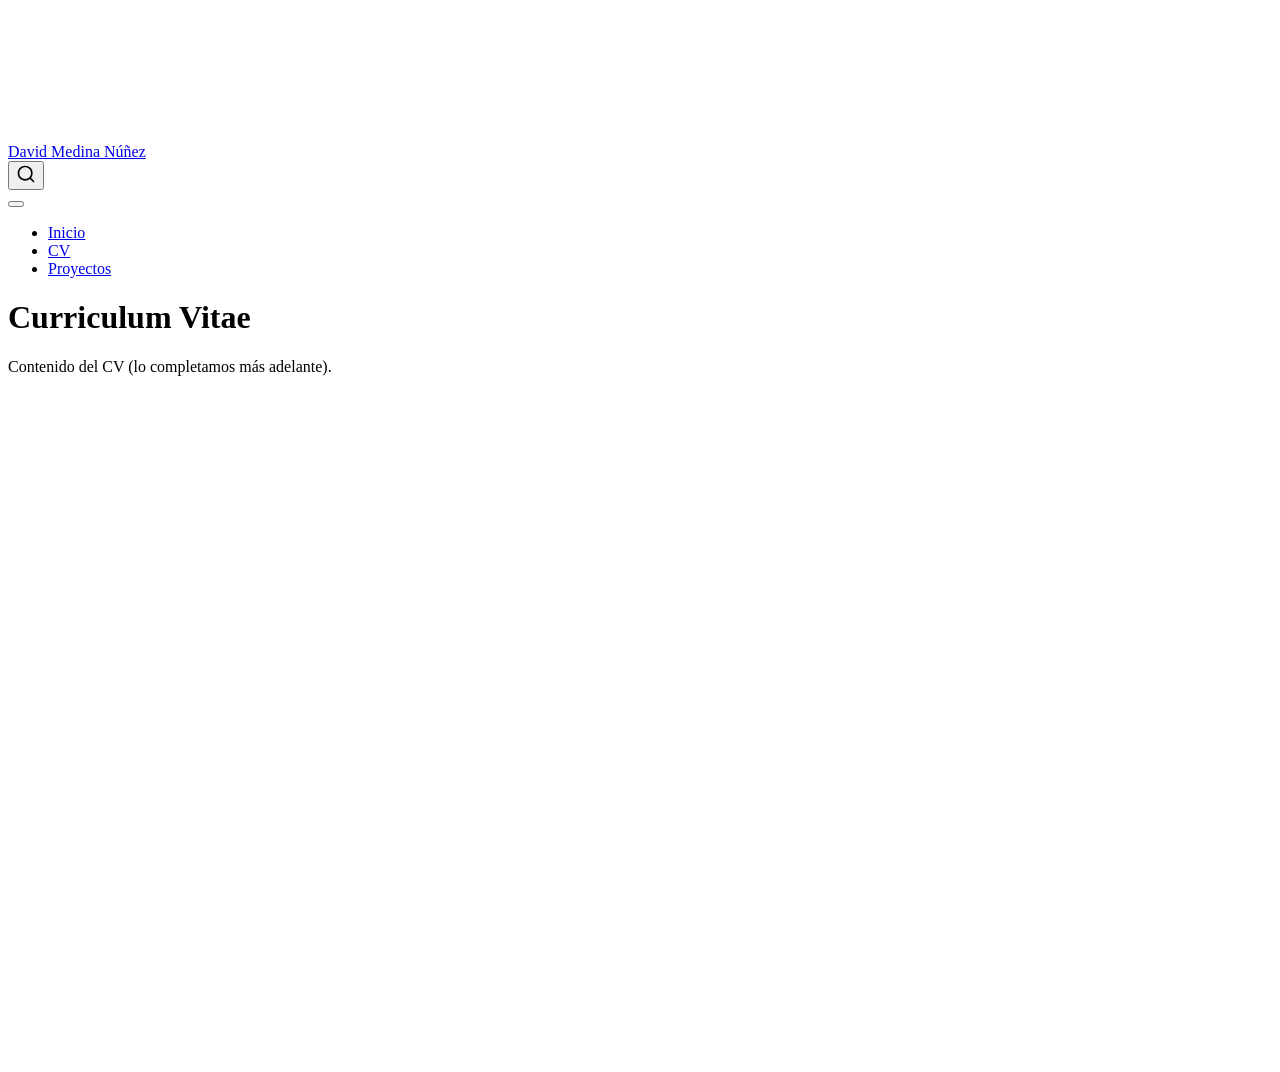
==== docs/cv.html @ ebde4df6 "primera version del sitio" ====
<!DOCTYPE html>
<html xmlns="http://www.w3.org/1999/xhtml" lang="en" xml:lang="en"><head>

<meta charset="utf-8">
<meta name="generator" content="quarto-1.10.19">

<meta name="viewport" content="width=device-width, initial-scale=1.0, user-scalable=yes">


<title>Curriculum Vitae – David Medina Núñez</title>
<style>
/* Default styles provided by pandoc.
** See https://pandoc.org/MANUAL.html#variables-for-html for config info.
*/
span.smallcaps{font-variant: small-caps;}
div.columns{display: flex; gap: 1.5em;}
div.column{flex: auto;}
@media screen {
div.columns{gap: min(4vw, 1.5em);}
div.column{overflow-x: auto;}
}
div.hanging-indent{margin-left: 1.5em; text-indent: -1.5em;}
ul.task-list{list-style: none;}
ul.task-list li input[type="checkbox"] {
  width: 0.8em;
  margin: 0 0.8em 0.2em -1em; /* quarto-specific, see https://github.com/quarto-dev/quarto-cli/issues/4556 */ 
  vertical-align: middle;
}
</style>


<script src="site_libs/quarto-nav/quarto-nav.js"></script>
<script src="site_libs/quarto-nav/headroom.min.js"></script>
<script src="site_libs/clipboard/clipboard.min.js"></script>
<script src="site_libs/quarto-search/autocomplete.umd.js"></script>
<script src="site_libs/quarto-search/fuse.min.js"></script>
<script src="site_libs/quarto-search/quarto-search.js"></script>
<meta name="quarto:offset" content="./">
<script src="site_libs/quarto-html/quarto.js" type="module"></script>
<script src="site_libs/quarto-html/tabsets/tabsets.js" type="module"></script>
<script src="site_libs/quarto-html/popper.min.js"></script>
<script src="site_libs/quarto-html/tippy.umd.min.js"></script>
<script src="site_libs/quarto-html/anchor.min.js"></script>
<link href="site_libs/quarto-html/tippy.css" rel="stylesheet">
<link href="site_libs/quarto-html/quarto-syntax-highlighting-bf27225e3a48a9273f3daa8f8e829971.css" rel="stylesheet" id="quarto-text-highlighting-styles">
<script src="site_libs/bootstrap/bootstrap.min.js"></script>
<link href="site_libs/bootstrap/bootstrap-icons.css" rel="stylesheet">
<link href="site_libs/bootstrap/bootstrap-172ba59bd5e0b52282274ba0c0cc16fc.min.css" rel="stylesheet" append-hash="true" id="quarto-bootstrap" data-mode="light">
<script id="quarto-search-options" type="application/json">{
  "location": "navbar",
  "copy-button": false,
  "collapse-after": 3,
  "panel-placement": "end",
  "type": "overlay",
  "limit": 50,
  "keyboard-shortcut": [
    "f",
    "/",
    "s"
  ],
  "show-item-context": false,
  "language": {
    "search-no-results-text": "No results",
    "search-matching-documents-text": "matching documents",
    "search-copy-link-title": "Copy link to search",
    "search-hide-matches-text": "Hide additional matches",
    "search-more-match-text": "more match in this document",
    "search-more-matches-text": "more matches in this document",
    "search-clear-button-title": "Clear",
    "search-text-placeholder": "",
    "search-detached-cancel-button-title": "Cancel",
    "search-submit-button-title": "Submit",
    "search-label": "Search"
  }
}</script>


<link rel="stylesheet" href="styles.css">
</head>

<body class="nav-fixed fullcontent quarto-light">

<div id="quarto-search-results"></div>
  <header id="quarto-header" class="headroom fixed-top">
    <nav class="navbar navbar-expand-lg " data-bs-theme="dark">
      <div class="navbar-container container-fluid">
      <div class="navbar-brand-container mx-auto">
    <a class="navbar-brand" href="./index.html">
    <span class="navbar-title">David Medina Núñez</span>
    </a>
  </div>
            <div id="quarto-search" class="" title="Search"></div>
          <button class="navbar-toggler" type="button" data-bs-toggle="collapse" data-bs-target="#navbarCollapse" aria-controls="navbarCollapse" role="menu" aria-expanded="false" aria-label="Toggle navigation" onclick="if (window.quartoToggleHeadroom) { window.quartoToggleHeadroom(); }">
  <span class="navbar-toggler-icon"></span>
</button>
          <div class="collapse navbar-collapse" id="navbarCollapse">
            <ul class="navbar-nav navbar-nav-scroll me-auto">
  <li class="nav-item">
    <a class="nav-link" href="./index.html"> 
<span class="menu-text">Inicio</span></a>
  </li>  
  <li class="nav-item">
    <a class="nav-link active" href="./cv.html" aria-current="page"> 
<span class="menu-text">CV</span></a>
  </li>  
  <li class="nav-item">
    <a class="nav-link" href="./proyectos.html"> 
<span class="menu-text">Proyectos</span></a>
  </li>  
</ul>
          </div> <!-- /navcollapse -->
            <div class="quarto-navbar-tools">
</div>
      </div> <!-- /container-fluid -->
    </nav>
</header>
<!-- content -->
<div id="quarto-content" class="quarto-container page-columns page-rows-contents page-layout-article page-navbar">
<!-- sidebar -->
<!-- margin-sidebar -->
    
<!-- main -->
<main class="content" id="quarto-document-content">

<header id="title-block-header" class="quarto-title-block default">
<div class="quarto-title">
<h1 class="title">Curriculum Vitae</h1>
</div>



<div class="quarto-title-meta">

    
  
    
  </div>
  


</header>


<p>Contenido del CV (lo completamos más adelante).</p>



</main> <!-- /main -->
<script id="quarto-html-after-body" type="application/javascript">
  window.document.addEventListener("DOMContentLoaded", function (event) {
    const icon = "";
    const anchorJS = new window.AnchorJS();
    anchorJS.options = {
      placement: 'right',
      icon: icon
    };
    anchorJS.add('.anchored');
    const isCodeAnnotation = (el) => {
      for (const clz of el.classList) {
        if (clz.startsWith('code-annotation-')) {                     
          return true;
        }
      }
      return false;
    }
    const onCopySuccess = function(e) {
      // button target
      const button = e.trigger;
      // don't keep focus
      button.blur();
      // flash "checked"
      button.classList.add('code-copy-button-checked');
      var currentTitle = button.getAttribute("title");
      button.setAttribute("title", "Copied!");
      let tooltip;
      if (window.bootstrap) {
        button.setAttribute("data-bs-toggle", "tooltip");
        button.setAttribute("data-bs-placement", "left");
        button.setAttribute("data-bs-title", "Copied!");
        tooltip = new bootstrap.Tooltip(button, 
          { trigger: "manual", 
            customClass: "code-copy-button-tooltip",
            offset: [0, -8]});
        tooltip.show();    
      }
      setTimeout(function() {
        if (tooltip) {
          tooltip.hide();
          button.removeAttribute("data-bs-title");
          button.removeAttribute("data-bs-toggle");
          button.removeAttribute("data-bs-placement");
        }
        button.setAttribute("title", currentTitle);
        button.classList.remove('code-copy-button-checked');
      }, 1000);
      // clear code selection
      e.clearSelection();
    }
    const getTextToCopy = function(trigger) {
      const outerScaffold = trigger.parentElement.cloneNode(true);
      const codeEl = outerScaffold.querySelector('code');
      for (const childEl of codeEl.children) {
        if (isCodeAnnotation(childEl)) {
          childEl.remove();
        }
      }
      return codeEl.innerText;
    }
    const clipboard = new window.ClipboardJS('.code-copy-button:not([data-in-quarto-modal])', {
      text: getTextToCopy
    });
    clipboard.on('success', onCopySuccess);
    if (window.document.getElementById('quarto-embedded-source-code-modal')) {
      const clipboardModal = new window.ClipboardJS('.code-copy-button[data-in-quarto-modal]', {
        text: getTextToCopy,
        container: window.document.getElementById('quarto-embedded-source-code-modal')
      });
      clipboardModal.on('success', onCopySuccess);
    }
      var localhostRegex = new RegExp(/^(?:http|https):\/\/localhost\:?[0-9]*\//);
      var mailtoRegex = new RegExp(/^mailto:/);
        var filterRegex = new RegExp('/' + window.location.host + '/');
      var isInternal = (href) => {
          return filterRegex.test(href) || localhostRegex.test(href) || mailtoRegex.test(href);
      }
      // Inspect non-navigation links and adorn them if external
     var links = window.document.querySelectorAll('a[href]:not(.nav-link):not(.navbar-brand):not(.toc-action):not(.sidebar-link):not(.sidebar-item-toggle):not(.pagination-link):not(.no-external):not([aria-hidden]):not(.dropdown-item):not(.quarto-navigation-tool):not(.about-link)');
      for (var i=0; i<links.length; i++) {
        const link = links[i];
        if (!isInternal(link.href)) {
          // undo the damage that might have been done by quarto-nav.js in the case of
          // links that we want to consider external
          if (link.dataset.originalHref !== undefined) {
            link.href = link.dataset.originalHref;
          }
        }
      }
    function tippyHover(el, contentFn, onTriggerFn, onUntriggerFn) {
      const config = {
        allowHTML: true,
        maxWidth: 500,
        delay: 100,
        arrow: false,
        appendTo: function(el) {
            return el.parentElement;
        },
        interactive: true,
        interactiveBorder: 10,
        theme: 'quarto',
        placement: 'bottom-start',
      };
      if (contentFn) {
        config.content = contentFn;
      }
      if (onTriggerFn) {
        config.onTrigger = onTriggerFn;
      }
      if (onUntriggerFn) {
        config.onUntrigger = onUntriggerFn;
      }
      window.tippy(el, config); 
    }
    const noterefs = window.document.querySelectorAll('a[role="doc-noteref"]');
    for (var i=0; i<noterefs.length; i++) {
      const ref = noterefs[i];
      tippyHover(ref, function() {
        // use id or data attribute instead here
        let href = ref.getAttribute('data-footnote-href') || ref.getAttribute('href');
        try { href = new URL(href).hash; } catch {}
        const id = href.replace(/^#\/?/, "");
        const note = window.document.getElementById(id);
        if (note) {
          return note.innerHTML;
        } else {
          return "";
        }
      });
    }
    const xrefs = window.document.querySelectorAll('a.quarto-xref');
    const processXRef = (id, note) => {
      // Strip column container classes
      const stripColumnClz = (el) => {
        el.classList.remove("page-full", "page-columns");
        if (el.children) {
          for (const child of el.children) {
            stripColumnClz(child);
          }
        }
      }
      stripColumnClz(note)
      if (id === null || id.startsWith('sec-')) {
        // Special case sections, only their first couple elements
        const container = document.createElement("div");
        if (note.children && note.children.length > 2) {
          container.appendChild(note.children[0].cloneNode(true));
          for (let i = 1; i < note.children.length; i++) {
            const child = note.children[i];
            if (child.tagName === "P" && child.innerText === "") {
              continue;
            } else {
              container.appendChild(child.cloneNode(true));
              break;
            }
          }
          if (window.Quarto?.typesetMath) {
            window.Quarto.typesetMath(container);
          }
          return container.innerHTML
        } else {
          if (window.Quarto?.typesetMath) {
            window.Quarto.typesetMath(note);
          }
          return note.innerHTML;
        }
      } else {
        // Remove any anchor links if they are present
        const anchorLink = note.querySelector('a.anchorjs-link');
        if (anchorLink) {
          anchorLink.remove();
        }
        if (window.Quarto?.typesetMath) {
          window.Quarto.typesetMath(note);
        }
        if (note.classList.contains("callout")) {
          return note.outerHTML;
        } else {
          return note.innerHTML;
        }
      }
    }
    for (var i=0; i<xrefs.length; i++) {
      const xref = xrefs[i];
      tippyHover(xref, undefined, function(instance) {
        instance.disable();
        let url = xref.getAttribute('href');
        let hash = undefined; 
        if (url.startsWith('#')) {
          hash = url;
        } else {
          try { hash = new URL(url).hash; } catch {}
        }
        if (hash) {
          const id = hash.replace(/^#\/?/, "");
          const note = window.document.getElementById(id);
          if (note !== null) {
            try {
              const html = processXRef(id, note.cloneNode(true));
              instance.setContent(html);
            } finally {
              instance.enable();
              instance.show();
            }
          } else {
            // See if we can fetch this
            fetch(url.split('#')[0])
            .then(res => res.text())
            .then(html => {
              const parser = new DOMParser();
              const htmlDoc = parser.parseFromString(html, "text/html");
              const note = htmlDoc.getElementById(id);
              if (note !== null) {
                const html = processXRef(id, note);
                instance.setContent(html);
              } 
            }).finally(() => {
              instance.enable();
              instance.show();
            });
          }
        } else {
          // See if we can fetch a full url (with no hash to target)
          // This is a special case and we should probably do some content thinning / targeting
          fetch(url)
          .then(res => res.text())
          .then(html => {
            const parser = new DOMParser();
            const htmlDoc = parser.parseFromString(html, "text/html");
            const note = htmlDoc.querySelector('main.content');
            if (note !== null) {
              // This should only happen for chapter cross references
              // (since there is no id in the URL)
              // remove the first header
              if (note.children.length > 0 && note.children[0].tagName === "HEADER") {
                note.children[0].remove();
              }
              const html = processXRef(null, note);
              instance.setContent(html);
            } 
          }).finally(() => {
            instance.enable();
            instance.show();
          });
        }
      }, function(instance) {
      });
    }
        let selectedAnnoteEl;
        const selectorForAnnotation = ( cell, annotation) => {
          let cellAttr = 'data-code-cell="' + cell + '"';
          let lineAttr = 'data-code-annotation="' +  annotation + '"';
          const selector = 'span[' + cellAttr + '][' + lineAttr + ']';
          return selector;
        }
        const selectCodeLines = (annoteEl) => {
          const doc = window.document;
          const targetCell = annoteEl.getAttribute("data-target-cell");
          const targetAnnotation = annoteEl.getAttribute("data-target-annotation");
          const annoteSpan = window.document.querySelector(selectorForAnnotation(targetCell, targetAnnotation));
          const lines = annoteSpan.getAttribute("data-code-lines").split(",");
          const lineIds = lines.map((line) => {
            return targetCell + "-" + line;
          })
          let top = null;
          let height = null;
          let parent = null;
          if (lineIds.length > 0) {
              //compute the position of the single el (top and bottom and make a div)
              const el = window.document.getElementById(lineIds[0]);
              top = el.offsetTop;
              height = el.offsetHeight;
              parent = el.parentElement.parentElement;
            if (lineIds.length > 1) {
              const lastEl = window.document.getElementById(lineIds[lineIds.length - 1]);
              const bottom = lastEl.offsetTop + lastEl.offsetHeight;
              height = bottom - top;
            }
            if (top !== null && height !== null && parent !== null) {
              // cook up a div (if necessary) and position it 
              let div = window.document.getElementById("code-annotation-line-highlight");
              if (div === null) {
                div = window.document.createElement("div");
                div.setAttribute("id", "code-annotation-line-highlight");
                div.style.position = 'absolute';
                parent.appendChild(div);
              }
              div.style.top = top - 2 + "px";
              div.style.height = height + 4 + "px";
              div.style.left = 0;
              let gutterDiv = window.document.getElementById("code-annotation-line-highlight-gutter");
              if (gutterDiv === null) {
                gutterDiv = window.document.createElement("div");
                gutterDiv.setAttribute("id", "code-annotation-line-highlight-gutter");
                gutterDiv.style.position = 'absolute';
                const codeCell = window.document.getElementById(targetCell);
                const gutter = codeCell.querySelector('.code-annotation-gutter');
                gutter.appendChild(gutterDiv);
              }
              gutterDiv.style.top = top - 2 + "px";
              gutterDiv.style.height = height + 4 + "px";
            }
            selectedAnnoteEl = annoteEl;
          }
        };
        const unselectCodeLines = () => {
          const elementsIds = ["code-annotation-line-highlight", "code-annotation-line-highlight-gutter"];
          elementsIds.forEach((elId) => {
            const div = window.document.getElementById(elId);
            if (div) {
              div.remove();
            }
          });
          selectedAnnoteEl = undefined;
        };
          // Handle positioning of the toggle
      window.addEventListener(
        "resize",
        throttle(() => {
          elRect = undefined;
          if (selectedAnnoteEl) {
            selectCodeLines(selectedAnnoteEl);
          }
        }, 10)
      );
      function throttle(fn, ms) {
      let throttle = false;
      let timer;
        return (...args) => {
          if(!throttle) { // first call gets through
              fn.apply(this, args);
              throttle = true;
          } else { // all the others get throttled
              if(timer) clearTimeout(timer); // cancel #2
              timer = setTimeout(() => {
                fn.apply(this, args);
                timer = throttle = false;
              }, ms);
          }
        };
      }
        // Attach click handler to the DT
        const annoteDls = window.document.querySelectorAll('dt[data-target-cell]');
        for (const annoteDlNode of annoteDls) {
          annoteDlNode.addEventListener('click', (event) => {
            const clickedEl = event.target;
            if (clickedEl !== selectedAnnoteEl) {
              unselectCodeLines();
              const activeEl = window.document.querySelector('dt[data-target-cell].code-annotation-active');
              if (activeEl) {
                activeEl.classList.remove('code-annotation-active');
              }
              selectCodeLines(clickedEl);
              clickedEl.classList.add('code-annotation-active');
            } else {
              // Unselect the line
              unselectCodeLines();
              clickedEl.classList.remove('code-annotation-active');
            }
          });
        }
    const findCites = (el) => {
      const parentEl = el.parentElement;
      if (parentEl) {
        const cites = parentEl.dataset.cites;
        if (cites) {
          return {
            el,
            cites: cites.split(' ')
          };
        } else {
          return findCites(el.parentElement)
        }
      } else {
        return undefined;
      }
    };
    var bibliorefs = window.document.querySelectorAll('a[role="doc-biblioref"]');
    for (var i=0; i<bibliorefs.length; i++) {
      const ref = bibliorefs[i];
      const citeInfo = findCites(ref);
      if (citeInfo) {
        tippyHover(citeInfo.el, function() {
          var popup = window.document.createElement('div');
          citeInfo.cites.forEach(function(cite) {
            var citeDiv = window.document.createElement('div');
            citeDiv.classList.add('hanging-indent');
            citeDiv.classList.add('csl-entry');
            var biblioDiv = window.document.getElementById('ref-' + cite);
            if (biblioDiv) {
              citeDiv.innerHTML = biblioDiv.innerHTML;
            }
            popup.appendChild(citeDiv);
          });
          return popup.innerHTML;
        });
      }
    }
  });
  </script>
</div> <!-- /content -->




</body></html>
---- docs/site_libs/quarto-html/tippy.css ----
.tippy-box[data-animation=fade][data-state=hidden]{opacity:0}[data-tippy-root]{max-width:calc(100vw - 10px)}.tippy-box{position:relative;background-color:#333;color:#fff;border-radius:4px;font-size:14px;line-height:1.4;white-space:normal;outline:0;transition-property:transform,visibility,opacity}.tippy-box[data-placement^=top]>.tippy-arrow{bottom:0}.tippy-box[data-placement^=top]>.tippy-arrow:before{bottom:-7px;left:0;border-width:8px 8px 0;border-top-color:initial;transform-origin:center top}.tippy-box[data-placement^=bottom]>.tippy-arrow{top:0}.tippy-box[data-placement^=bottom]>.tippy-arrow:before{top:-7px;left:0;border-width:0 8px 8px;border-bottom-color:initial;transform-origin:center bottom}.tippy-box[data-placement^=left]>.tippy-arrow{right:0}.tippy-box[data-placement^=left]>.tippy-arrow:before{border-width:8px 0 8px 8px;border-left-color:initial;right:-7px;transform-origin:center left}.tippy-box[data-placement^=right]>.tippy-arrow{left:0}.tippy-box[data-placement^=right]>.tippy-arrow:before{left:-7px;border-width:8px 8px 8px 0;border-right-color:initial;transform-origin:center right}.tippy-box[data-inertia][data-state=visible]{transition-timing-function:cubic-bezier(.54,1.5,.38,1.11)}.tippy-arrow{width:16px;height:16px;color:#333}.tippy-arrow:before{content:"";position:absolute;border-color:transparent;border-style:solid}.tippy-content{position:relative;padding:5px 9px;z-index:1}
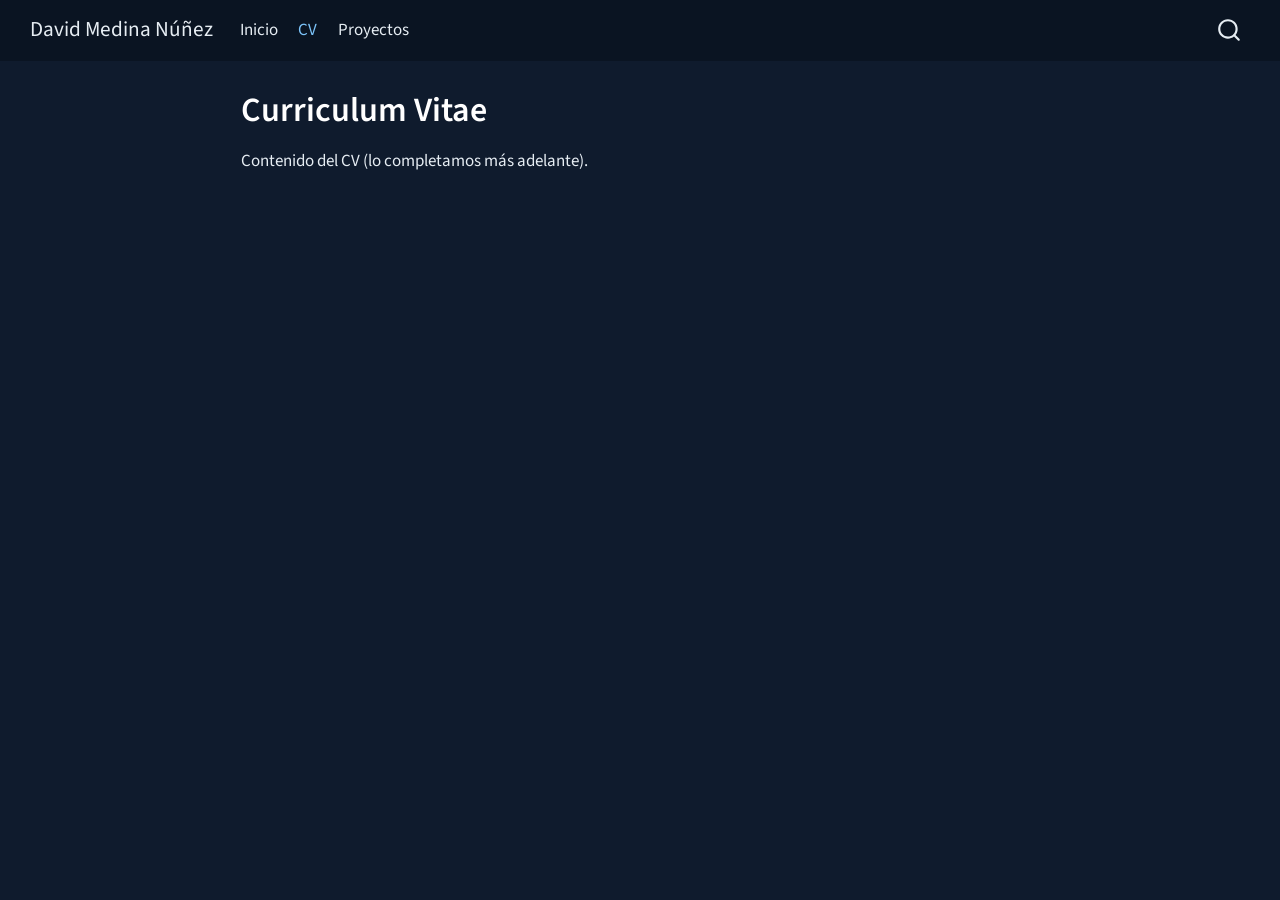
==== commit 475e93d1: "Nuevos Colores del sitio" ====
--- a/docs/cv.html
+++ b/docs/cv.html
@@ -42,10 +42,10 @@
 <script src="site_libs/quarto-html/tippy.umd.min.js"></script>
 <script src="site_libs/quarto-html/anchor.min.js"></script>
 <link href="site_libs/quarto-html/tippy.css" rel="stylesheet">
-<link href="site_libs/quarto-html/quarto-syntax-highlighting-bf27225e3a48a9273f3daa8f8e829971.css" rel="stylesheet" id="quarto-text-highlighting-styles">
+<link href="site_libs/quarto-html/quarto-syntax-highlighting-dark-b626d73c4c936ccc3cb08be7d45d1df6.css" rel="stylesheet" id="quarto-text-highlighting-styles">
 <script src="site_libs/bootstrap/bootstrap.min.js"></script>
 <link href="site_libs/bootstrap/bootstrap-icons.css" rel="stylesheet">
-<link href="site_libs/bootstrap/bootstrap-172ba59bd5e0b52282274ba0c0cc16fc.min.css" rel="stylesheet" append-hash="true" id="quarto-bootstrap" data-mode="light">
+<link href="site_libs/bootstrap/bootstrap-1360b037adfafef43bda7f4658f6e883.min.css" rel="stylesheet" append-hash="true" id="quarto-bootstrap" data-mode="dark">
 <script id="quarto-search-options" type="application/json">{
   "location": "navbar",
   "copy-button": false,
--- a/docs/site_libs/quarto-html/quarto-syntax-highlighting-dark-b626d73c4c936ccc3cb08be7d45d1df6.css
+++ b/docs/site_libs/quarto-html/quarto-syntax-highlighting-dark-b626d73c4c936ccc3cb08be7d45d1df6.css
@@ -0,0 +1,219 @@
+/* quarto syntax highlight colors */
+:root {
+  --quarto-hl-al-color: #f07178;
+  --quarto-hl-an-color: #d4d0ab;
+  --quarto-hl-at-color: #00e0e0;
+  --quarto-hl-bn-color: #d4d0ab;
+  --quarto-hl-bu-color: #abe338;
+  --quarto-hl-ch-color: #abe338;
+  --quarto-hl-co-color: #f8f8f2;
+  --quarto-hl-cv-color: #ffd700;
+  --quarto-hl-cn-color: #ffd700;
+  --quarto-hl-cf-color: #ffa07a;
+  --quarto-hl-dt-color: #ffa07a;
+  --quarto-hl-dv-color: #d4d0ab;
+  --quarto-hl-do-color: #f8f8f2;
+  --quarto-hl-er-color: #f07178;
+  --quarto-hl-ex-color: #00e0e0;
+  --quarto-hl-fl-color: #d4d0ab;
+  --quarto-hl-fu-color: #ffa07a;
+  --quarto-hl-im-color: #abe338;
+  --quarto-hl-in-color: #d4d0ab;
+  --quarto-hl-kw-color: #ffa07a;
+  --quarto-hl-op-color: #ffa07a;
+  --quarto-hl-ot-color: #00e0e0;
+  --quarto-hl-pp-color: #dcc6e0;
+  --quarto-hl-re-color: #00e0e0;
+  --quarto-hl-sc-color: #abe338;
+  --quarto-hl-ss-color: #abe338;
+  --quarto-hl-st-color: #abe338;
+  --quarto-hl-va-color: #00e0e0;
+  --quarto-hl-vs-color: #abe338;
+  --quarto-hl-wa-color: #dcc6e0;
+}
+
+/* other quarto variables */
+:root {
+  --quarto-font-monospace: SFMono-Regular, Menlo, Monaco, Consolas, "Liberation Mono", "Courier New", monospace;
+}
+
+/* syntax highlight based on Pandoc's rules */
+pre > code.sourceCode > span {
+  color: #f8f8f2;
+}
+
+code.sourceCode > span {
+  color: #f8f8f2;
+}
+
+div.sourceCode,
+div.sourceCode pre.sourceCode {
+  color: #f8f8f2;
+}
+
+/* Normal */
+code span {
+  color: #f8f8f2;
+}
+
+/* Alert */
+code span.al {
+  color: #f07178;
+}
+
+/* Annotation */
+code span.an {
+  color: #d4d0ab;
+}
+
+/* Attribute */
+code span.at {
+  color: #00e0e0;
+}
+
+/* BaseN */
+code span.bn {
+  color: #d4d0ab;
+}
+
+/* BuiltIn */
+code span.bu {
+  color: #abe338;
+}
+
+/* ControlFlow */
+code span.cf {
+  font-weight: bold;
+  color: #ffa07a;
+}
+
+/* Char */
+code span.ch {
+  color: #abe338;
+}
+
+/* Constant */
+code span.cn {
+  color: #ffd700;
+}
+
+/* Comment */
+code span.co {
+  font-style: italic;
+  color: #f8f8f2;
+}
+
+/* CommentVar */
+code span.cv {
+  color: #ffd700;
+}
+
+/* Documentation */
+code span.do {
+  color: #f8f8f2;
+}
+
+/* DataType */
+code span.dt {
+  color: #ffa07a;
+}
+
+/* DecVal */
+code span.dv {
+  color: #d4d0ab;
+}
+
+/* Error */
+code span.er {
+  color: #f07178;
+  text-decoration: underline;
+}
+
+/* Extension */
+code span.ex {
+  font-weight: bold;
+  color: #00e0e0;
+}
+
+/* Float */
+code span.fl {
+  color: #d4d0ab;
+}
+
+/* Function */
+code span.fu {
+  color: #ffa07a;
+}
+
+/* Import */
+code span.im {
+  color: #abe338;
+}
+
+/* Information */
+code span.in {
+  color: #d4d0ab;
+}
+
+/* Keyword */
+code span.kw {
+  font-weight: bold;
+  color: #ffa07a;
+}
+
+/* Operator */
+code span.op {
+  color: #ffa07a;
+}
+
+/* Other */
+code span.ot {
+  color: #00e0e0;
+}
+
+/* Preprocessor */
+code span.pp {
+  color: #dcc6e0;
+}
+
+/* RegionMarker */
+code span.re {
+  background-color: #f8f8f2;
+  color: #00e0e0;
+}
+
+/* SpecialChar */
+code span.sc {
+  color: #abe338;
+}
+
+/* SpecialString */
+code span.ss {
+  color: #abe338;
+}
+
+/* String */
+code span.st {
+  color: #abe338;
+}
+
+/* Variable */
+code span.va {
+  color: #00e0e0;
+}
+
+/* VerbatimString */
+code span.vs {
+  color: #abe338;
+}
+
+/* Warning */
+code span.wa {
+  color: #dcc6e0;
+}
+
+.prevent-inlining {
+  content: "</";
+}
+
+/*# sourceMappingURL=a269c63e8167c3ae395728e86feb0848.css.map */
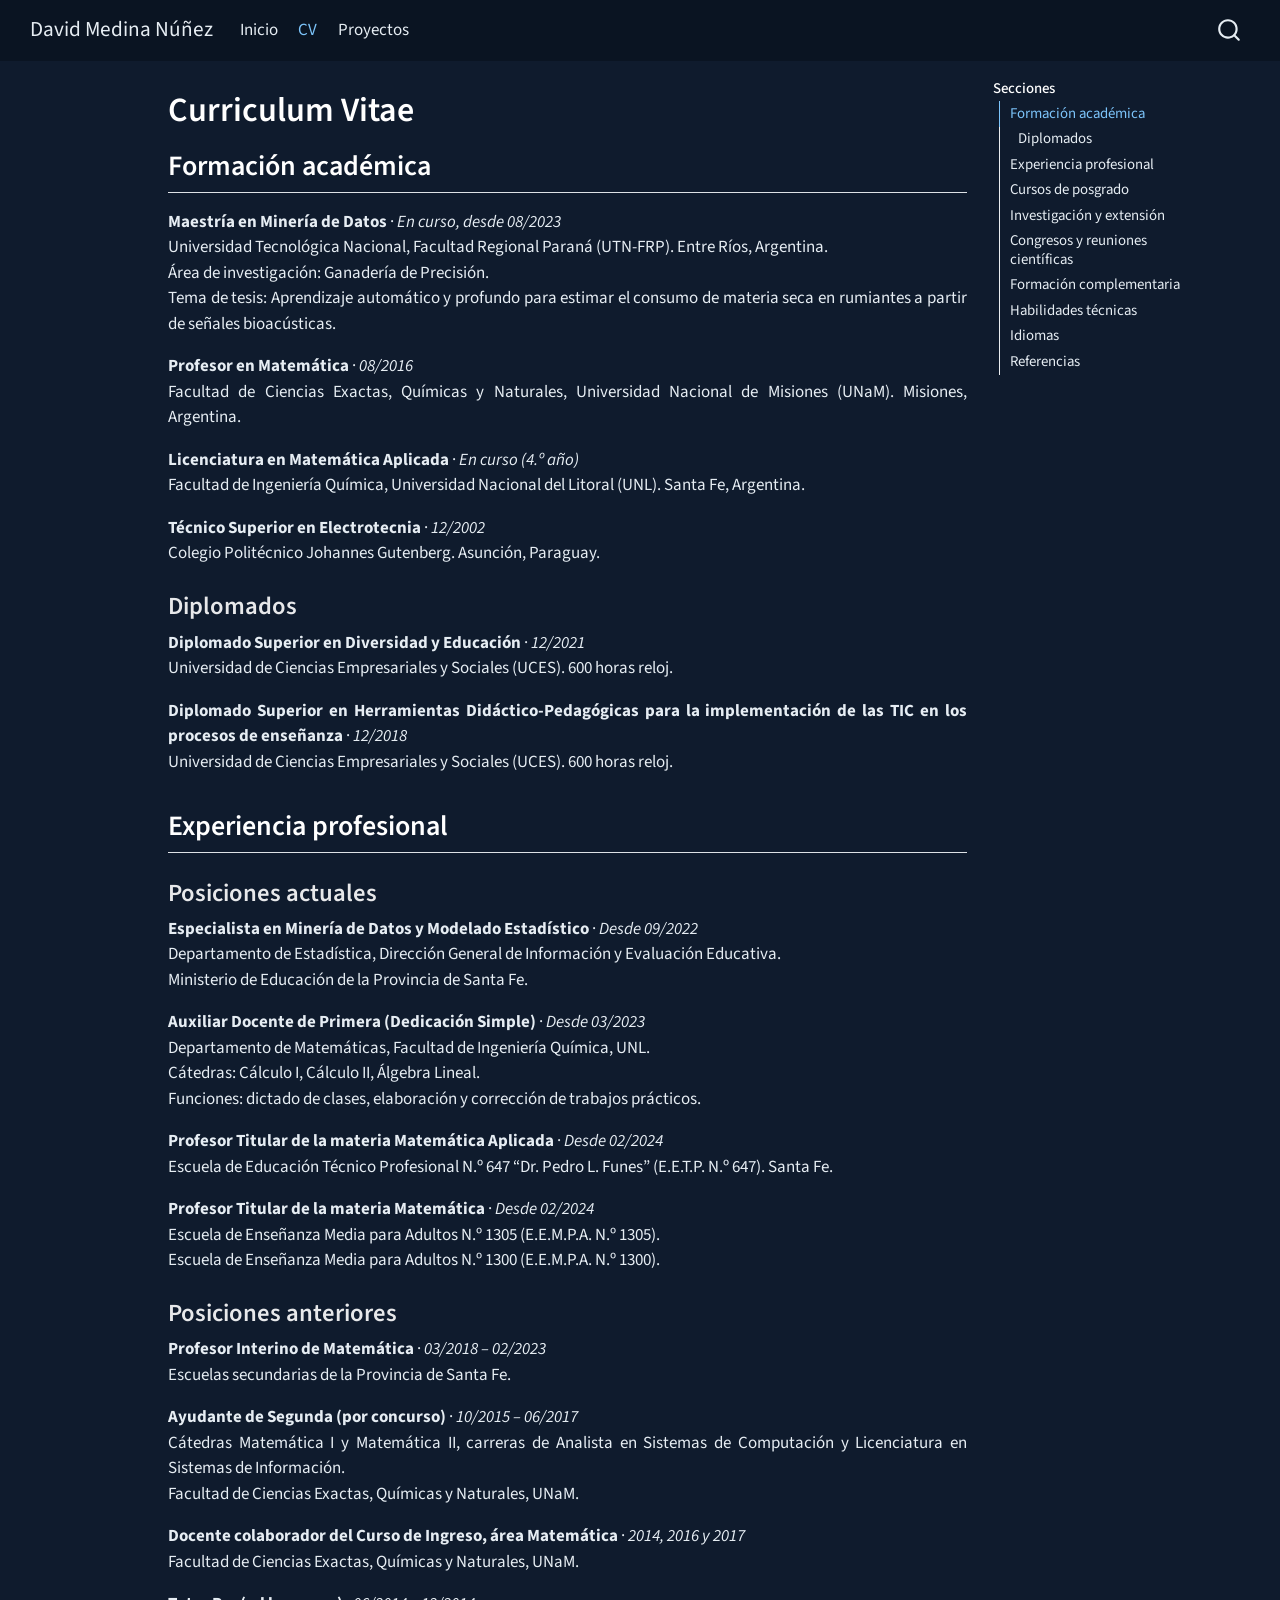
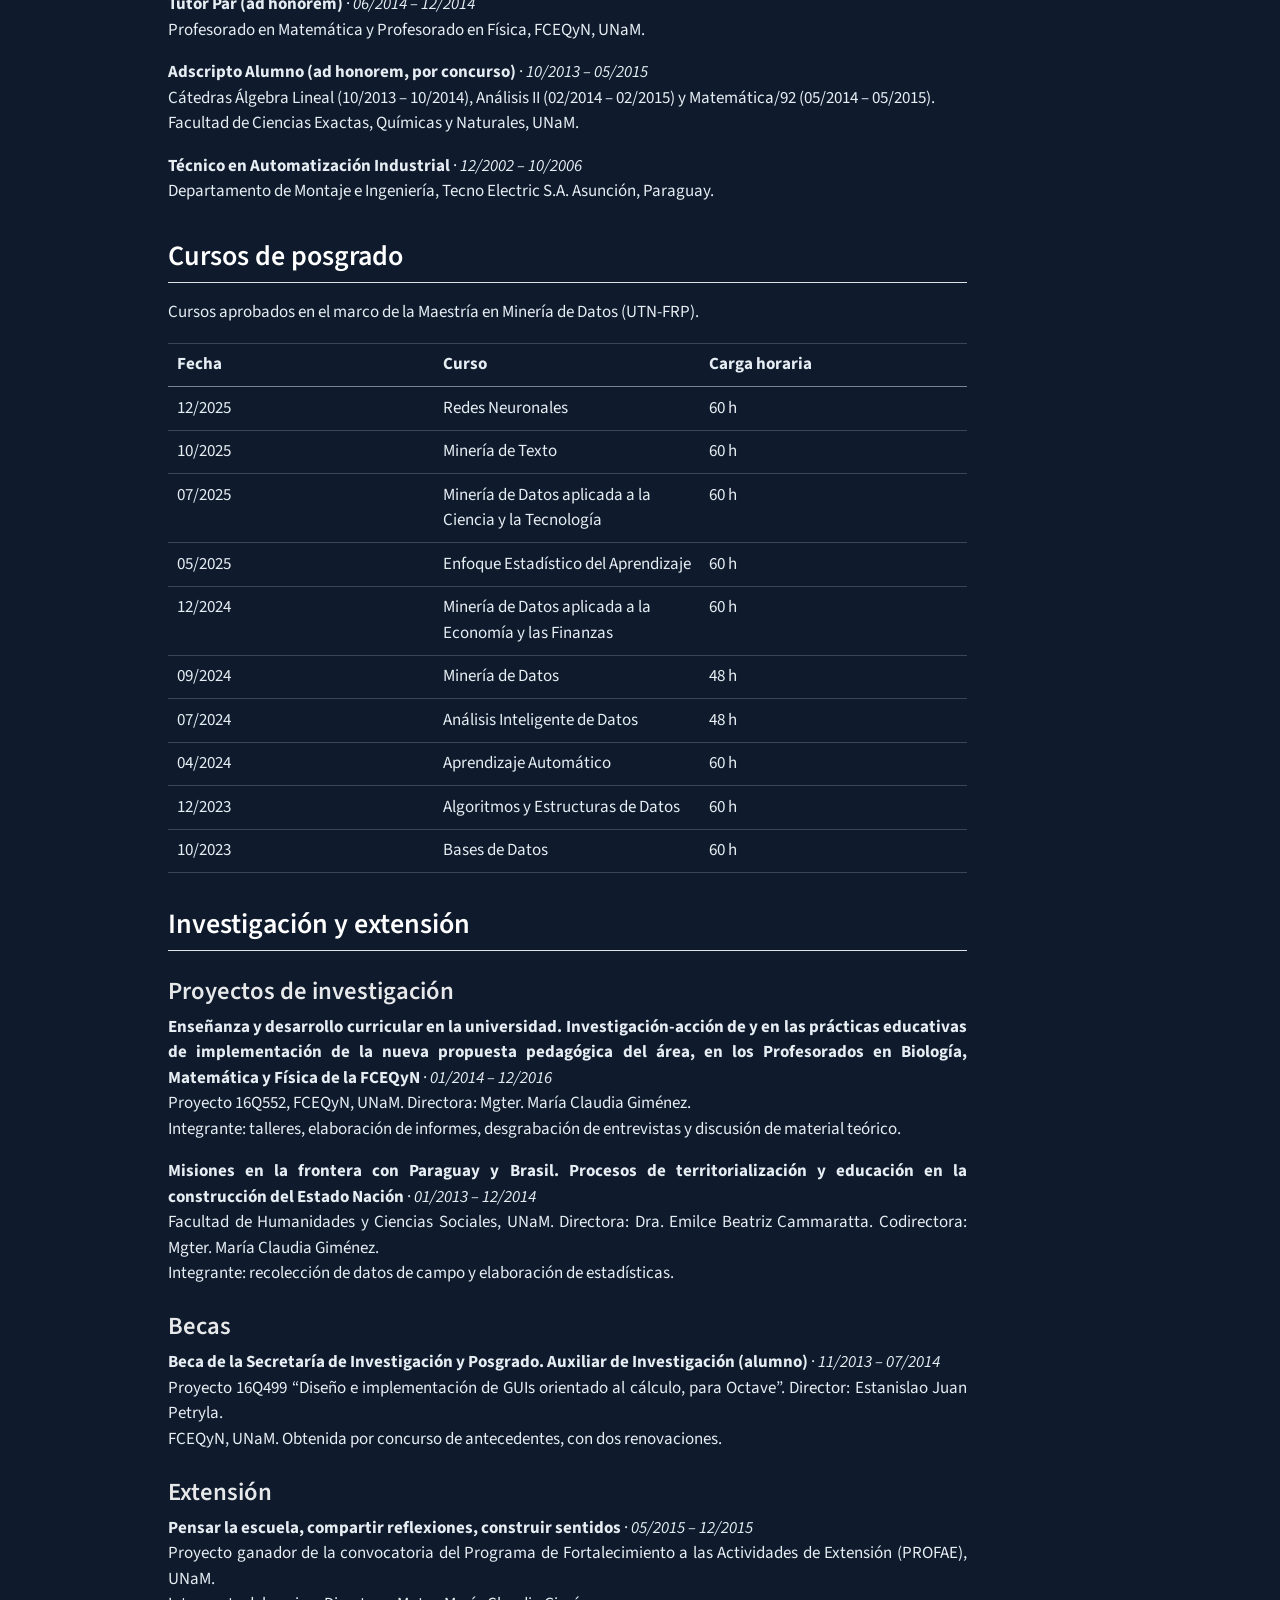
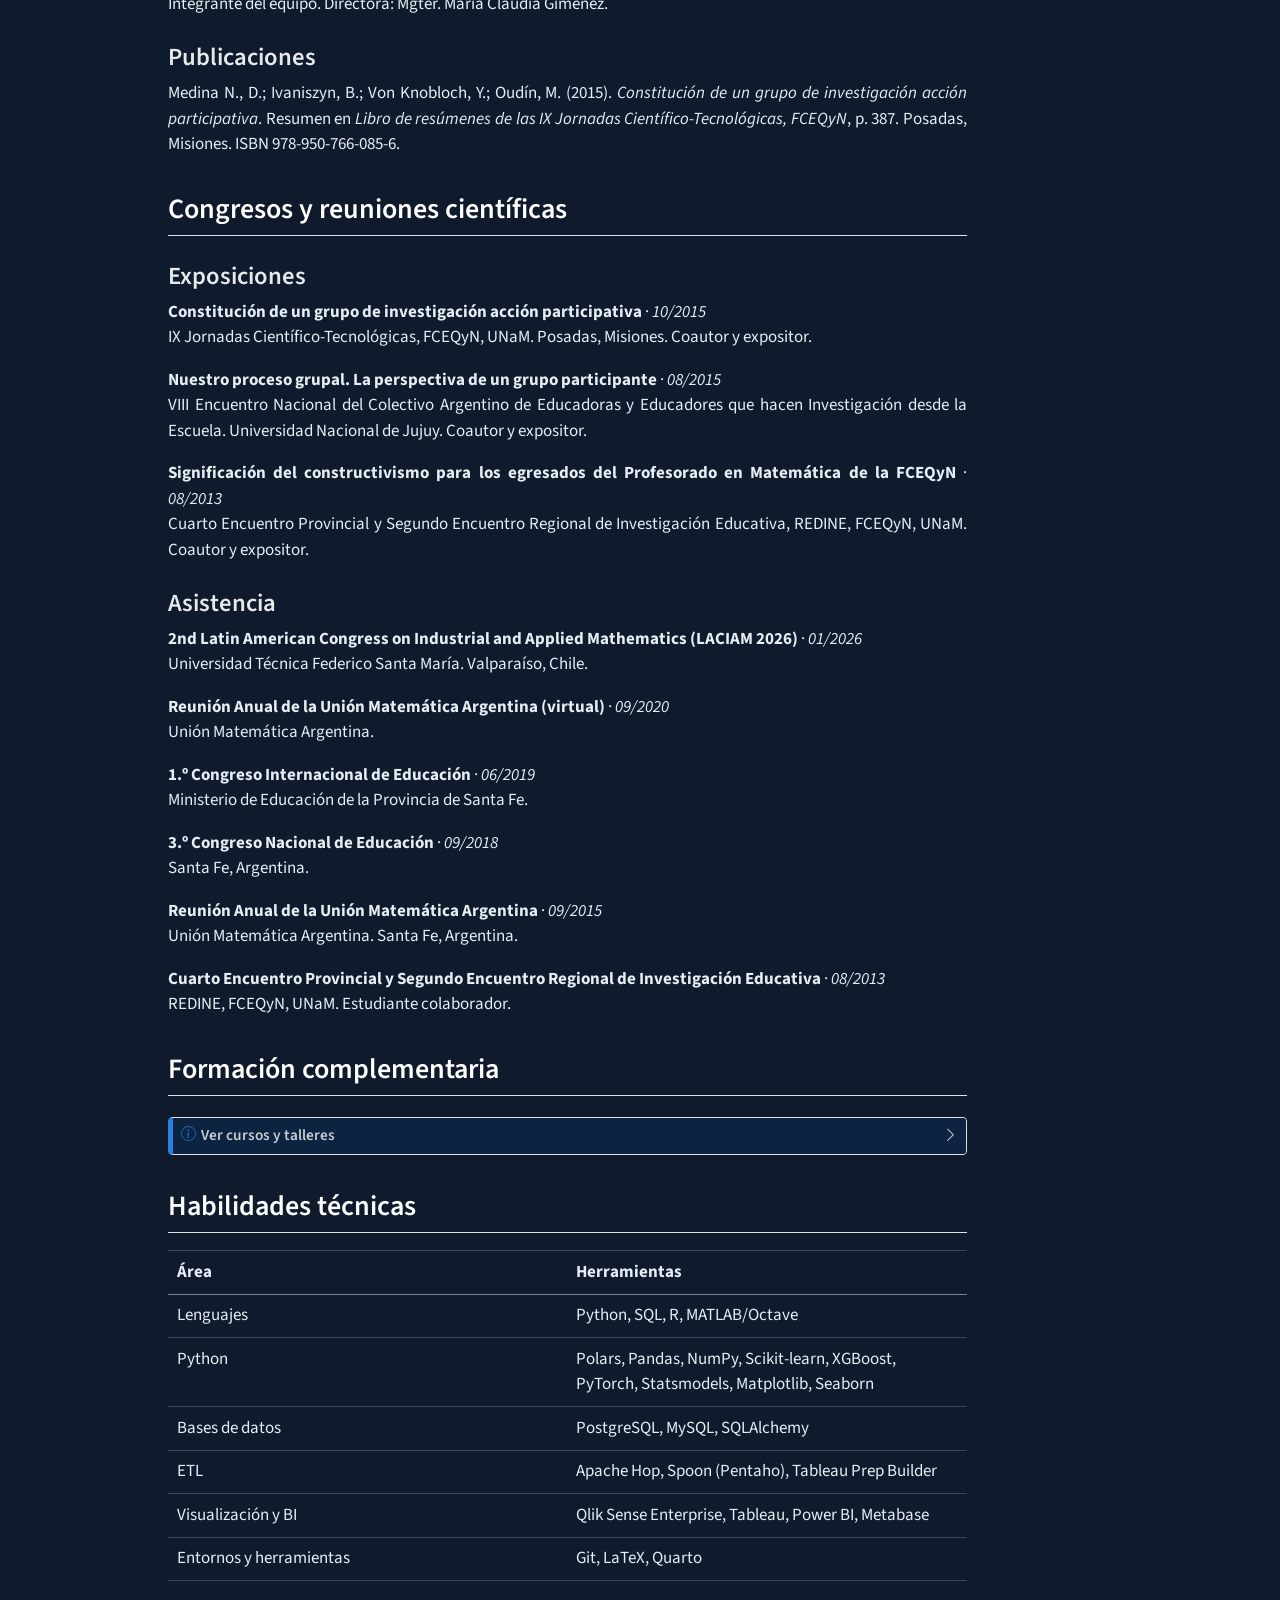
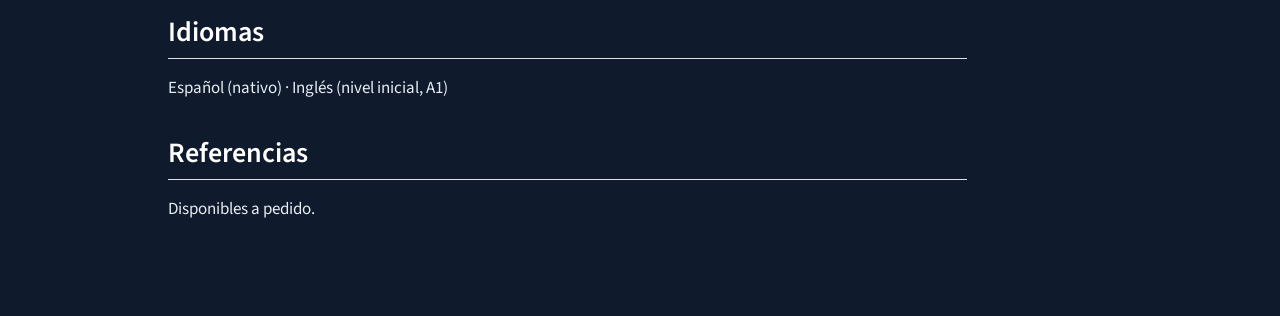
==== commit 2a11d921: "Modificación de estilos y actualización de datos" ====
--- a/docs/cv.html
+++ b/docs/cv.html
@@ -1,5 +1,5 @@
 <!DOCTYPE html>
-<html xmlns="http://www.w3.org/1999/xhtml" lang="en" xml:lang="en"><head>
+<html xmlns="http://www.w3.org/1999/xhtml" lang="es" xml:lang="es"><head>
 
 <meta charset="utf-8">
 <meta name="generator" content="quarto-1.10.19">
@@ -60,17 +60,17 @@
   ],
   "show-item-context": false,
   "language": {
-    "search-no-results-text": "No results",
-    "search-matching-documents-text": "matching documents",
-    "search-copy-link-title": "Copy link to search",
-    "search-hide-matches-text": "Hide additional matches",
-    "search-more-match-text": "more match in this document",
-    "search-more-matches-text": "more matches in this document",
-    "search-clear-button-title": "Clear",
+    "search-no-results-text": "No se han encontrado resultados",
+    "search-matching-documents-text": "documentos encontrados",
+    "search-copy-link-title": "Copiar el enlace en la búsqueda",
+    "search-hide-matches-text": "Ocultar resultados adicionales",
+    "search-more-match-text": "resultado adicional en este documento",
+    "search-more-matches-text": "resultados adicionales en este documento",
+    "search-clear-button-title": "Borrar",
     "search-text-placeholder": "",
-    "search-detached-cancel-button-title": "Cancel",
-    "search-submit-button-title": "Submit",
-    "search-label": "Search"
+    "search-detached-cancel-button-title": "Cancelar",
+    "search-submit-button-title": "Enviar",
+    "search-label": "Buscar"
   }
 }</script>
 
@@ -78,7 +78,7 @@
 <link rel="stylesheet" href="styles.css">
 </head>
 
-<body class="nav-fixed fullcontent quarto-light">
+<body class="nav-fixed quarto-light">
 
 <div id="quarto-search-results"></div>
   <header id="quarto-header" class="headroom fixed-top">
@@ -89,8 +89,8 @@
     <span class="navbar-title">David Medina Núñez</span>
     </a>
   </div>
-            <div id="quarto-search" class="" title="Search"></div>
-          <button class="navbar-toggler" type="button" data-bs-toggle="collapse" data-bs-target="#navbarCollapse" aria-controls="navbarCollapse" role="menu" aria-expanded="false" aria-label="Toggle navigation" onclick="if (window.quartoToggleHeadroom) { window.quartoToggleHeadroom(); }">
+            <div id="quarto-search" class="" title="Buscar"></div>
+          <button class="navbar-toggler" type="button" data-bs-toggle="collapse" data-bs-target="#navbarCollapse" aria-controls="navbarCollapse" role="menu" aria-expanded="false" aria-label="Navegación de palanca" onclick="if (window.quartoToggleHeadroom) { window.quartoToggleHeadroom(); }">
   <span class="navbar-toggler-icon"></span>
 </button>
           <div class="collapse navbar-collapse" id="navbarCollapse">
@@ -118,7 +118,40 @@
 <div id="quarto-content" class="quarto-container page-columns page-rows-contents page-layout-article page-navbar">
 <!-- sidebar -->
 <!-- margin-sidebar -->
-    
+    <div id="quarto-margin-sidebar" class="sidebar margin-sidebar">
+        <nav id="TOC" role="doc-toc" class="toc-active">
+    <h2 id="toc-title">Secciones</h2>
+   
+  <ul>
+  <li><a href="#formación-académica" id="toc-formación-académica" class="nav-link active" data-scroll-target="#formación-académica">Formación académica</a>
+  <ul class="collapse">
+  <li><a href="#diplomados" id="toc-diplomados" class="nav-link" data-scroll-target="#diplomados">Diplomados</a></li>
+  </ul></li>
+  <li><a href="#experiencia-profesional" id="toc-experiencia-profesional" class="nav-link" data-scroll-target="#experiencia-profesional">Experiencia profesional</a>
+  <ul class="collapse">
+  <li><a href="#posiciones-actuales" id="toc-posiciones-actuales" class="nav-link" data-scroll-target="#posiciones-actuales">Posiciones actuales</a></li>
+  <li><a href="#posiciones-anteriores" id="toc-posiciones-anteriores" class="nav-link" data-scroll-target="#posiciones-anteriores">Posiciones anteriores</a></li>
+  </ul></li>
+  <li><a href="#cursos-de-posgrado" id="toc-cursos-de-posgrado" class="nav-link" data-scroll-target="#cursos-de-posgrado">Cursos de posgrado</a></li>
+  <li><a href="#investigación-y-extensión" id="toc-investigación-y-extensión" class="nav-link" data-scroll-target="#investigación-y-extensión">Investigación y extensión</a>
+  <ul class="collapse">
+  <li><a href="#proyectos-de-investigación" id="toc-proyectos-de-investigación" class="nav-link" data-scroll-target="#proyectos-de-investigación">Proyectos de investigación</a></li>
+  <li><a href="#becas" id="toc-becas" class="nav-link" data-scroll-target="#becas">Becas</a></li>
+  <li><a href="#extensión" id="toc-extensión" class="nav-link" data-scroll-target="#extensión">Extensión</a></li>
+  <li><a href="#publicaciones" id="toc-publicaciones" class="nav-link" data-scroll-target="#publicaciones">Publicaciones</a></li>
+  </ul></li>
+  <li><a href="#congresos-y-reuniones-científicas" id="toc-congresos-y-reuniones-científicas" class="nav-link" data-scroll-target="#congresos-y-reuniones-científicas">Congresos y reuniones científicas</a>
+  <ul class="collapse">
+  <li><a href="#exposiciones" id="toc-exposiciones" class="nav-link" data-scroll-target="#exposiciones">Exposiciones</a></li>
+  <li><a href="#asistencia" id="toc-asistencia" class="nav-link" data-scroll-target="#asistencia">Asistencia</a></li>
+  </ul></li>
+  <li><a href="#formación-complementaria" id="toc-formación-complementaria" class="nav-link" data-scroll-target="#formación-complementaria">Formación complementaria</a></li>
+  <li><a href="#habilidades-técnicas" id="toc-habilidades-técnicas" class="nav-link" data-scroll-target="#habilidades-técnicas">Habilidades técnicas</a></li>
+  <li><a href="#idiomas" id="toc-idiomas" class="nav-link" data-scroll-target="#idiomas">Idiomas</a></li>
+  <li><a href="#referencias" id="toc-referencias" class="nav-link" data-scroll-target="#referencias">Referencias</a></li>
+  </ul>
+</nav>
+    </div>
 <!-- main -->
 <main class="content" id="quarto-document-content">
 
@@ -141,9 +174,275 @@
 </header>
 
 
-<p>Contenido del CV (lo completamos más adelante).</p>
-
-
+<!-- Cuando tengas el PDF del CV, guardalo en la carpeta del sitio como cv.pdf y descomentá la línea siguiente -->
+<!-- [Descargar CV en PDF](cv.pdf){.btn .btn-outline-primary} -->
+<section id="formación-académica" class="level2">
+<h2 class="anchored" data-anchor-id="formación-académica">Formación académica</h2>
+<p><strong>Maestría en Minería de Datos</strong> · <em>En curso, desde 08/2023</em><br>
+Universidad Tecnológica Nacional, Facultad Regional Paraná (UTN-FRP). Entre Ríos, Argentina.<br>
+Área de investigación: Ganadería de Precisión.<br>
+Tema de tesis: Aprendizaje automático y profundo para estimar el consumo de materia seca en rumiantes a partir de señales bioacústicas.</p>
+<p><strong>Profesor en Matemática</strong> · <em>08/2016</em><br>
+Facultad de Ciencias Exactas, Químicas y Naturales, Universidad Nacional de Misiones (UNaM). Misiones, Argentina.</p>
+<p><strong>Licenciatura en Matemática Aplicada</strong> · <em>En curso (4.º año)</em><br>
+Facultad de Ingeniería Química, Universidad Nacional del Litoral (UNL). Santa Fe, Argentina.</p>
+<p><strong>Técnico Superior en Electrotecnia</strong> · <em>12/2002</em><br>
+Colegio Politécnico Johannes Gutenberg. Asunción, Paraguay.</p>
+<section id="diplomados" class="level3">
+<h3 class="anchored" data-anchor-id="diplomados">Diplomados</h3>
+<p><strong>Diplomado Superior en Diversidad y Educación</strong> · <em>12/2021</em><br>
+Universidad de Ciencias Empresariales y Sociales (UCES). 600 horas reloj.</p>
+<p><strong>Diplomado Superior en Herramientas Didáctico-Pedagógicas para la implementación de las TIC en los procesos de enseñanza</strong> · <em>12/2018</em><br>
+Universidad de Ciencias Empresariales y Sociales (UCES). 600 horas reloj.</p>
+</section>
+</section>
+<section id="experiencia-profesional" class="level2">
+<h2 class="anchored" data-anchor-id="experiencia-profesional">Experiencia profesional</h2>
+<section id="posiciones-actuales" class="level3">
+<h3 class="anchored" data-anchor-id="posiciones-actuales">Posiciones actuales</h3>
+<p><strong>Especialista en Minería de Datos y Modelado Estadístico</strong> · <em>Desde 09/2022</em><br>
+Departamento de Estadística, Dirección General de Información y Evaluación Educativa.<br>
+Ministerio de Educación de la Provincia de Santa Fe.</p>
+<p><strong>Auxiliar Docente de Primera (Dedicación Simple)</strong> · <em>Desde 03/2023</em><br>
+Departamento de Matemáticas, Facultad de Ingeniería Química, UNL.<br>
+Cátedras: Cálculo I, Cálculo II, Álgebra Lineal.<br>
+Funciones: dictado de clases, elaboración y corrección de trabajos prácticos.</p>
+<p><strong>Profesor Titular de la materia Matemática Aplicada</strong> · <em>Desde 02/2024</em><br>
+Escuela de Educación Técnico Profesional N.º 647 “Dr.&nbsp;Pedro L. Funes” (E.E.T.P. N.º 647). Santa Fe.</p>
+<p><strong>Profesor Titular de la materia Matemática</strong> · <em>Desde 02/2024</em><br>
+Escuela de Enseñanza Media para Adultos N.º 1305 (E.E.M.P.A. N.º 1305).<br>
+Escuela de Enseñanza Media para Adultos N.º 1300 (E.E.M.P.A. N.º 1300).</p>
+</section>
+<section id="posiciones-anteriores" class="level3">
+<h3 class="anchored" data-anchor-id="posiciones-anteriores">Posiciones anteriores</h3>
+<p><strong>Profesor Interino de Matemática</strong> · <em>03/2018 – 02/2023</em><br>
+Escuelas secundarias de la Provincia de Santa Fe.</p>
+<p><strong>Ayudante de Segunda (por concurso)</strong> · <em>10/2015 – 06/2017</em><br>
+Cátedras Matemática I y Matemática II, carreras de Analista en Sistemas de Computación y Licenciatura en Sistemas de Información.<br>
+Facultad de Ciencias Exactas, Químicas y Naturales, UNaM.</p>
+<p><strong>Docente colaborador del Curso de Ingreso, área Matemática</strong> · <em>2014, 2016 y 2017</em><br>
+Facultad de Ciencias Exactas, Químicas y Naturales, UNaM.</p>
+<p><strong>Tutor Par (ad honorem)</strong> · <em>06/2014 – 12/2014</em><br>
+Profesorado en Matemática y Profesorado en Física, FCEQyN, UNaM.</p>
+<p><strong>Adscripto Alumno (ad honorem, por concurso)</strong> · <em>10/2013 – 05/2015</em><br>
+Cátedras Álgebra Lineal (10/2013 – 10/2014), Análisis II (02/2014 – 02/2015) y Matemática/92 (05/2014 – 05/2015).<br>
+Facultad de Ciencias Exactas, Químicas y Naturales, UNaM.</p>
+<p><strong>Técnico en Automatización Industrial</strong> · <em>12/2002 – 10/2006</em><br>
+Departamento de Montaje e Ingeniería, Tecno Electric S.A. Asunción, Paraguay.</p>
+</section>
+</section>
+<section id="cursos-de-posgrado" class="level2">
+<h2 class="anchored" data-anchor-id="cursos-de-posgrado">Cursos de posgrado</h2>
+<p>Cursos aprobados en el marco de la Maestría en Minería de Datos (UTN-FRP).</p>
+<table class="caption-top table">
+<colgroup>
+<col style="width: 33%">
+<col style="width: 33%">
+<col style="width: 33%">
+</colgroup>
+<thead>
+<tr class="header">
+<th>Fecha</th>
+<th>Curso</th>
+<th>Carga horaria</th>
+</tr>
+</thead>
+<tbody>
+<tr class="odd">
+<td>12/2025</td>
+<td>Redes Neuronales</td>
+<td>60 h</td>
+</tr>
+<tr class="even">
+<td>10/2025</td>
+<td>Minería de Texto</td>
+<td>60 h</td>
+</tr>
+<tr class="odd">
+<td>07/2025</td>
+<td>Minería de Datos aplicada a la Ciencia y la Tecnología</td>
+<td>60 h</td>
+</tr>
+<tr class="even">
+<td>05/2025</td>
+<td>Enfoque Estadístico del Aprendizaje</td>
+<td>60 h</td>
+</tr>
+<tr class="odd">
+<td>12/2024</td>
+<td>Minería de Datos aplicada a la Economía y las Finanzas</td>
+<td>60 h</td>
+</tr>
+<tr class="even">
+<td>09/2024</td>
+<td>Minería de Datos</td>
+<td>48 h</td>
+</tr>
+<tr class="odd">
+<td>07/2024</td>
+<td>Análisis Inteligente de Datos</td>
+<td>48 h</td>
+</tr>
+<tr class="even">
+<td>04/2024</td>
+<td>Aprendizaje Automático</td>
+<td>60 h</td>
+</tr>
+<tr class="odd">
+<td>12/2023</td>
+<td>Algoritmos y Estructuras de Datos</td>
+<td>60 h</td>
+</tr>
+<tr class="even">
+<td>10/2023</td>
+<td>Bases de Datos</td>
+<td>60 h</td>
+</tr>
+</tbody>
+</table>
+</section>
+<section id="investigación-y-extensión" class="level2">
+<h2 class="anchored" data-anchor-id="investigación-y-extensión">Investigación y extensión</h2>
+<section id="proyectos-de-investigación" class="level3">
+<h3 class="anchored" data-anchor-id="proyectos-de-investigación">Proyectos de investigación</h3>
+<p><strong>Enseñanza y desarrollo curricular en la universidad. Investigación-acción de y en las prácticas educativas de implementación de la nueva propuesta pedagógica del área, en los Profesorados en Biología, Matemática y Física de la FCEQyN</strong> · <em>01/2014 – 12/2016</em><br>
+Proyecto 16Q552, FCEQyN, UNaM. Directora: Mgter. María Claudia Giménez.<br>
+Integrante: talleres, elaboración de informes, desgrabación de entrevistas y discusión de material teórico.</p>
+<p><strong>Misiones en la frontera con Paraguay y Brasil. Procesos de territorialización y educación en la construcción del Estado Nación</strong> · <em>01/2013 – 12/2014</em><br>
+Facultad de Humanidades y Ciencias Sociales, UNaM. Directora: Dra. Emilce Beatriz Cammaratta. Codirectora: Mgter. María Claudia Giménez.<br>
+Integrante: recolección de datos de campo y elaboración de estadísticas.</p>
+</section>
+<section id="becas" class="level3">
+<h3 class="anchored" data-anchor-id="becas">Becas</h3>
+<p><strong>Beca de la Secretaría de Investigación y Posgrado. Auxiliar de Investigación (alumno)</strong> · <em>11/2013 – 07/2014</em><br>
+Proyecto 16Q499 “Diseño e implementación de GUIs orientado al cálculo, para Octave”. Director: Estanislao Juan Petryla.<br>
+FCEQyN, UNaM. Obtenida por concurso de antecedentes, con dos renovaciones.</p>
+</section>
+<section id="extensión" class="level3">
+<h3 class="anchored" data-anchor-id="extensión">Extensión</h3>
+<p><strong>Pensar la escuela, compartir reflexiones, construir sentidos</strong> · <em>05/2015 – 12/2015</em><br>
+Proyecto ganador de la convocatoria del Programa de Fortalecimiento a las Actividades de Extensión (PROFAE), UNaM.<br>
+Integrante del equipo. Directora: Mgter. María Claudia Giménez.</p>
+</section>
+<section id="publicaciones" class="level3">
+<h3 class="anchored" data-anchor-id="publicaciones">Publicaciones</h3>
+<p>Medina N., D.; Ivaniszyn, B.; Von Knobloch, Y.; Oudín, M. (2015). <em>Constitución de un grupo de investigación acción participativa</em>. Resumen en <em>Libro de resúmenes de las IX Jornadas Científico-Tecnológicas, FCEQyN</em>, p.&nbsp;387. Posadas, Misiones. ISBN 978-950-766-085-6.</p>
+</section>
+</section>
+<section id="congresos-y-reuniones-científicas" class="level2">
+<h2 class="anchored" data-anchor-id="congresos-y-reuniones-científicas">Congresos y reuniones científicas</h2>
+<section id="exposiciones" class="level3">
+<h3 class="anchored" data-anchor-id="exposiciones">Exposiciones</h3>
+<p><strong>Constitución de un grupo de investigación acción participativa</strong> · <em>10/2015</em><br>
+IX Jornadas Científico-Tecnológicas, FCEQyN, UNaM. Posadas, Misiones. Coautor y expositor.</p>
+<p><strong>Nuestro proceso grupal. La perspectiva de un grupo participante</strong> · <em>08/2015</em><br>
+VIII Encuentro Nacional del Colectivo Argentino de Educadoras y Educadores que hacen Investigación desde la Escuela. Universidad Nacional de Jujuy. Coautor y expositor.</p>
+<p><strong>Significación del constructivismo para los egresados del Profesorado en Matemática de la FCEQyN</strong> · <em>08/2013</em><br>
+Cuarto Encuentro Provincial y Segundo Encuentro Regional de Investigación Educativa, REDINE, FCEQyN, UNaM. Coautor y expositor.</p>
+</section>
+<section id="asistencia" class="level3">
+<h3 class="anchored" data-anchor-id="asistencia">Asistencia</h3>
+<p><strong>2nd Latin American Congress on Industrial and Applied Mathematics (LACIAM 2026)</strong> · <em>01/2026</em><br>
+Universidad Técnica Federico Santa María. Valparaíso, Chile.</p>
+<p><strong>Reunión Anual de la Unión Matemática Argentina (virtual)</strong> · <em>09/2020</em><br>
+Unión Matemática Argentina.</p>
+<p><strong>1.º Congreso Internacional de Educación</strong> · <em>06/2019</em><br>
+Ministerio de Educación de la Provincia de Santa Fe.</p>
+<p><strong>3.º Congreso Nacional de Educación</strong> · <em>09/2018</em><br>
+Santa Fe, Argentina.</p>
+<p><strong>Reunión Anual de la Unión Matemática Argentina</strong> · <em>09/2015</em><br>
+Unión Matemática Argentina. Santa Fe, Argentina.</p>
+<p><strong>Cuarto Encuentro Provincial y Segundo Encuentro Regional de Investigación Educativa</strong> · <em>08/2013</em><br>
+REDINE, FCEQyN, UNaM. Estudiante colaborador.</p>
+</section>
+</section>
+<section id="formación-complementaria" class="level2">
+<h2 class="anchored" data-anchor-id="formación-complementaria">Formación complementaria</h2>
+<div class="callout callout-style-default callout-note callout-titled" title="Ver cursos y talleres">
+<div class="callout-header d-flex align-content-center collapsed" data-bs-toggle="collapse" data-bs-target=".callout-1-contents" aria-controls="callout-1" aria-expanded="false" aria-label="Toggle callout">
+<div class="callout-icon-container">
+<i class="callout-icon"></i>
+</div>
+<div class="callout-title-container flex-fill">
+<span class="screen-reader-only">Nota</span>Ver cursos y talleres
+</div>
+<div class="callout-btn-toggle d-inline-block border-0 py-1 ps-1 pe-0 float-end"><i class="callout-toggle"></i></div>
+</div>
+<div id="callout-1" class="callout-1-contents callout-collapse collapse">
+<div class="callout-body-container callout-body">
+<p><strong>Con aprobación</strong></p>
+<ul>
+<li><em>Data Analytics</em>. CODERHOUSE, 2023. 60 h.</li>
+<li><em>SQL</em>. CODERHOUSE, 2023. 50 h - 13 semanas.</li>
+<li><em>Programación en Python</em>. Escuela de Ciencia y Tecnología, Universidad Nacional de San Martín (ECyT-UNSAM), 2021. 96 h.</li>
+<li><em>Alfabetización Digital</em>, Seminarios I, II y III. Ministerio de Educación de la Provincia de Santa Fe, 2021. 40 h cada uno.</li>
+<li><em>Reflexiones en torno al Álgebra y las Funciones y su enseñanza</em>. Programa Nacional de Formación Permanente “Nuestra Escuela”, 2017. 60 h.</li>
+<li><em>Aplicación del software Mathematica como recurso didáctico para la enseñanza del cálculo</em>. FCEQyN, UNaM, 2013. 50 h.</li>
+<li><em>Inducción y Combinatoria</em>. FCEQyN, UNaM, 2012. 80 h.</li>
+<li><em>Recursos informáticos para el análisis estadístico: análisis estadístico con InfoStat</em>. Facultad de Ciencias Económicas, UNaM, 2010. 24 h.</li>
+</ul>
+<p><strong>Con asistencia</strong></p>
+<ul>
+<li><em>Programación con Python</em>. Centro Redes, Unidad Asociada al CONICET, 2021. 60 h.</li>
+<li>Cursos breves en la Reunión Anual de la Unión Matemática Argentina, 2020: <em>Piedra, papel y probabilidades</em>; <em>Criterios para el diseño de buenos problemas que incluyen el uso de TIC</em>; <em>Cómo repartir cuando no hay suficiente</em>; <em>El teorema de los grafos perfectos</em>; <em>Soluciones viscosas</em>; <em>Sobre la enseñanza de la interpretación de textos matemáticos</em>.</li>
+<li>Cursos breves en la Reunión Anual de la Unión Matemática Argentina, UNL, 2015: <em>Introducción a la lógica algebraica</em>; <em>Análisis isogeométrico</em>; <em>Introducción a los problemas inversos</em>.</li>
+<li><em>¿Qué son los grupos cooperativos de aprendizaje?</em>. FCEQyN, UNaM, 2012.</li>
+</ul>
+</div>
+</div>
+</div>
+</section>
+<section id="habilidades-técnicas" class="level2">
+<h2 class="anchored" data-anchor-id="habilidades-técnicas">Habilidades técnicas</h2>
+<table class="caption-top table">
+<colgroup>
+<col style="width: 50%">
+<col style="width: 50%">
+</colgroup>
+<thead>
+<tr class="header">
+<th>Área</th>
+<th>Herramientas</th>
+</tr>
+</thead>
+<tbody>
+<tr class="odd">
+<td>Lenguajes</td>
+<td>Python, SQL, R, MATLAB/Octave</td>
+</tr>
+<tr class="even">
+<td>Python</td>
+<td>Polars, Pandas, NumPy, Scikit-learn, XGBoost, PyTorch, Statsmodels, Matplotlib, Seaborn</td>
+</tr>
+<tr class="odd">
+<td>Bases de datos</td>
+<td>PostgreSQL, MySQL, SQLAlchemy</td>
+</tr>
+<tr class="even">
+<td>ETL</td>
+<td>Apache Hop, Spoon (Pentaho), Tableau Prep Builder</td>
+</tr>
+<tr class="odd">
+<td>Visualización y BI</td>
+<td>Qlik Sense Enterprise, Tableau, Power BI, Metabase</td>
+</tr>
+<tr class="even">
+<td>Entornos y herramientas</td>
+<td>Git, LaTeX, Quarto</td>
+</tr>
+</tbody>
+</table>
+</section>
+<section id="idiomas" class="level2">
+<h2 class="anchored" data-anchor-id="idiomas">Idiomas</h2>
+<p>Español (nativo) · Inglés (nivel inicial, A1)</p>
+</section>
+<section id="referencias" class="level2">
+<h2 class="anchored" data-anchor-id="referencias">Referencias</h2>
+<p>Disponibles a pedido.</p>
+
+
+</section>
 
 </main> <!-- /main -->
 <script id="quarto-html-after-body" type="application/javascript">
@@ -171,12 +470,12 @@
       // flash "checked"
       button.classList.add('code-copy-button-checked');
       var currentTitle = button.getAttribute("title");
-      button.setAttribute("title", "Copied!");
+      button.setAttribute("title", "Copiado");
       let tooltip;
       if (window.bootstrap) {
         button.setAttribute("data-bs-toggle", "tooltip");
         button.setAttribute("data-bs-placement", "left");
-        button.setAttribute("data-bs-title", "Copied!");
+        button.setAttribute("data-bs-title", "Copiado");
         tooltip = new bootstrap.Tooltip(button, 
           { trigger: "manual", 
             customClass: "code-copy-button-tooltip",
--- a/docs/styles.css
+++ b/docs/styles.css
@@ -0,0 +1,13 @@
+/* css styles */
+/* Texto justificado en los párrafos */
+main p {
+  text-align: justify;
+  hyphens: auto;
+}
+
+/* En celulares, alineación a la izquierda para evitar espacios grandes */
+@media (max-width: 576px) {
+  main p {
+    text-align: left;
+  }
+}
